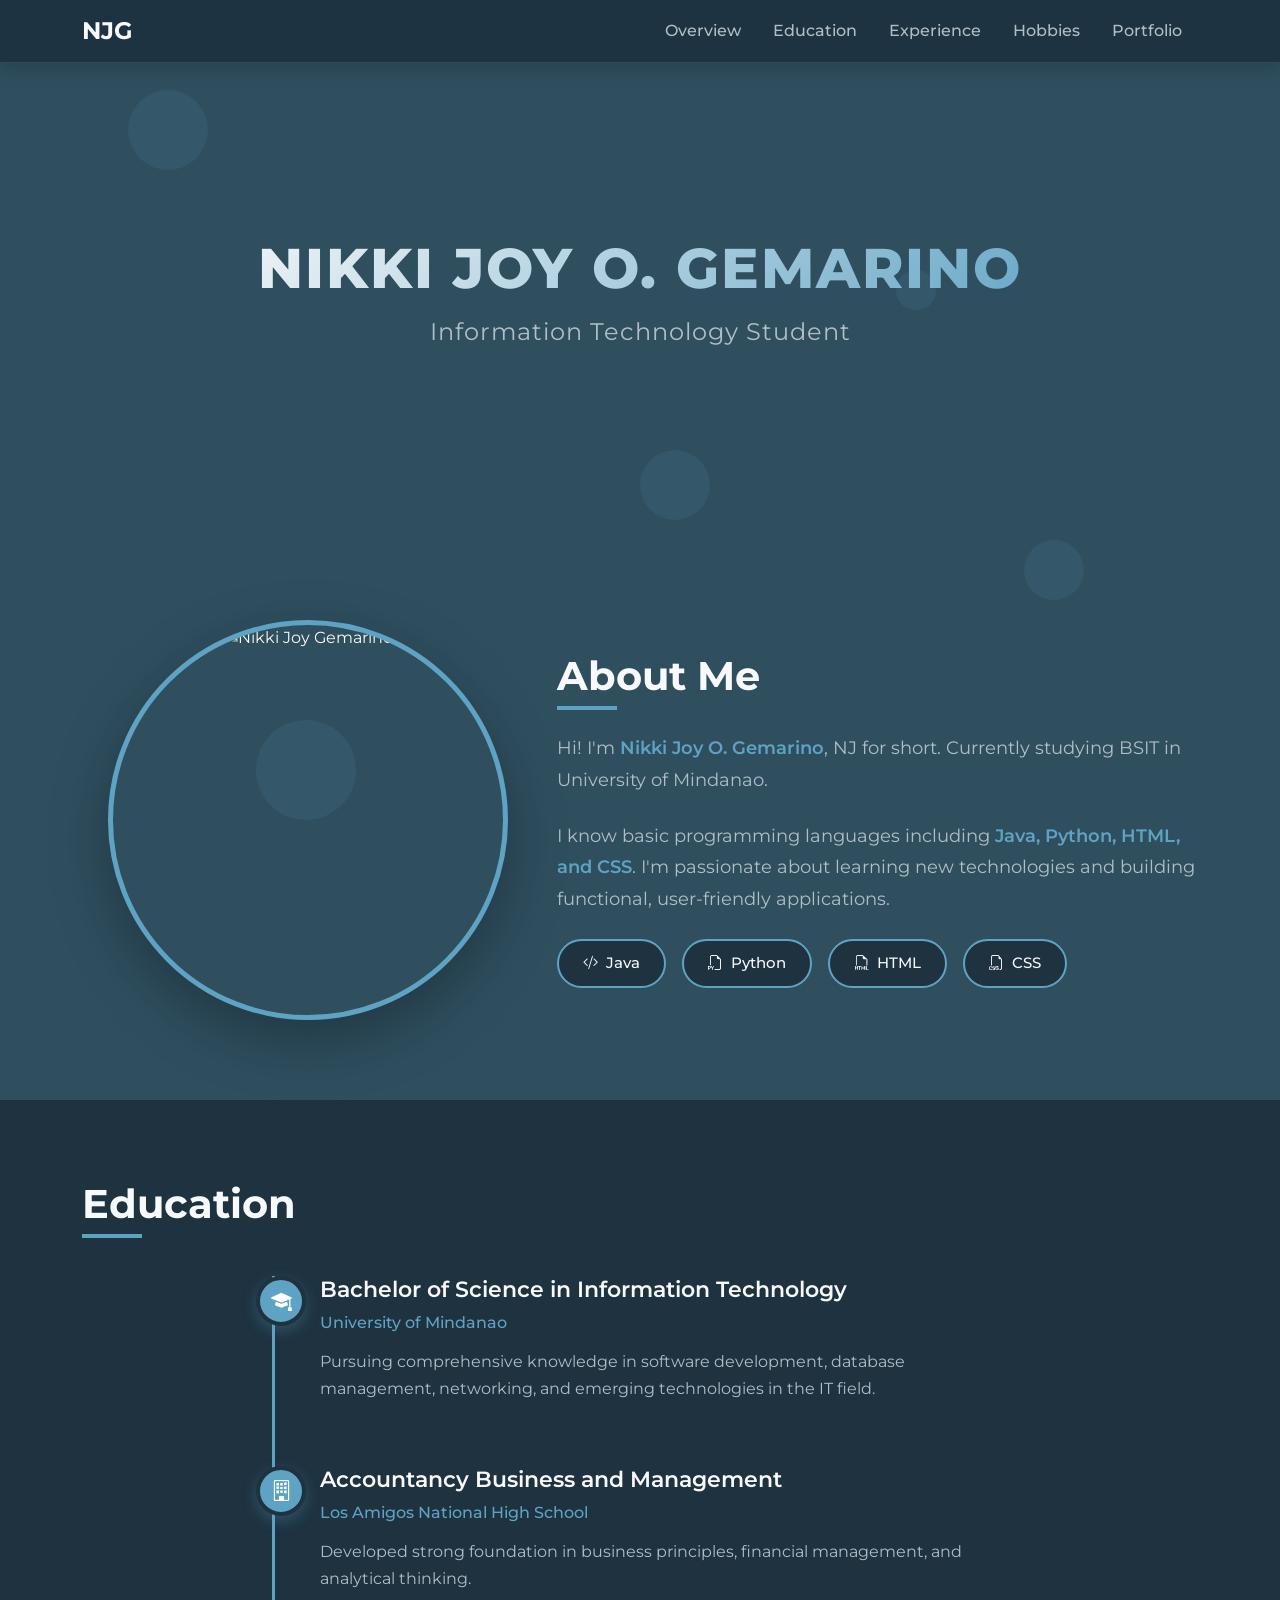
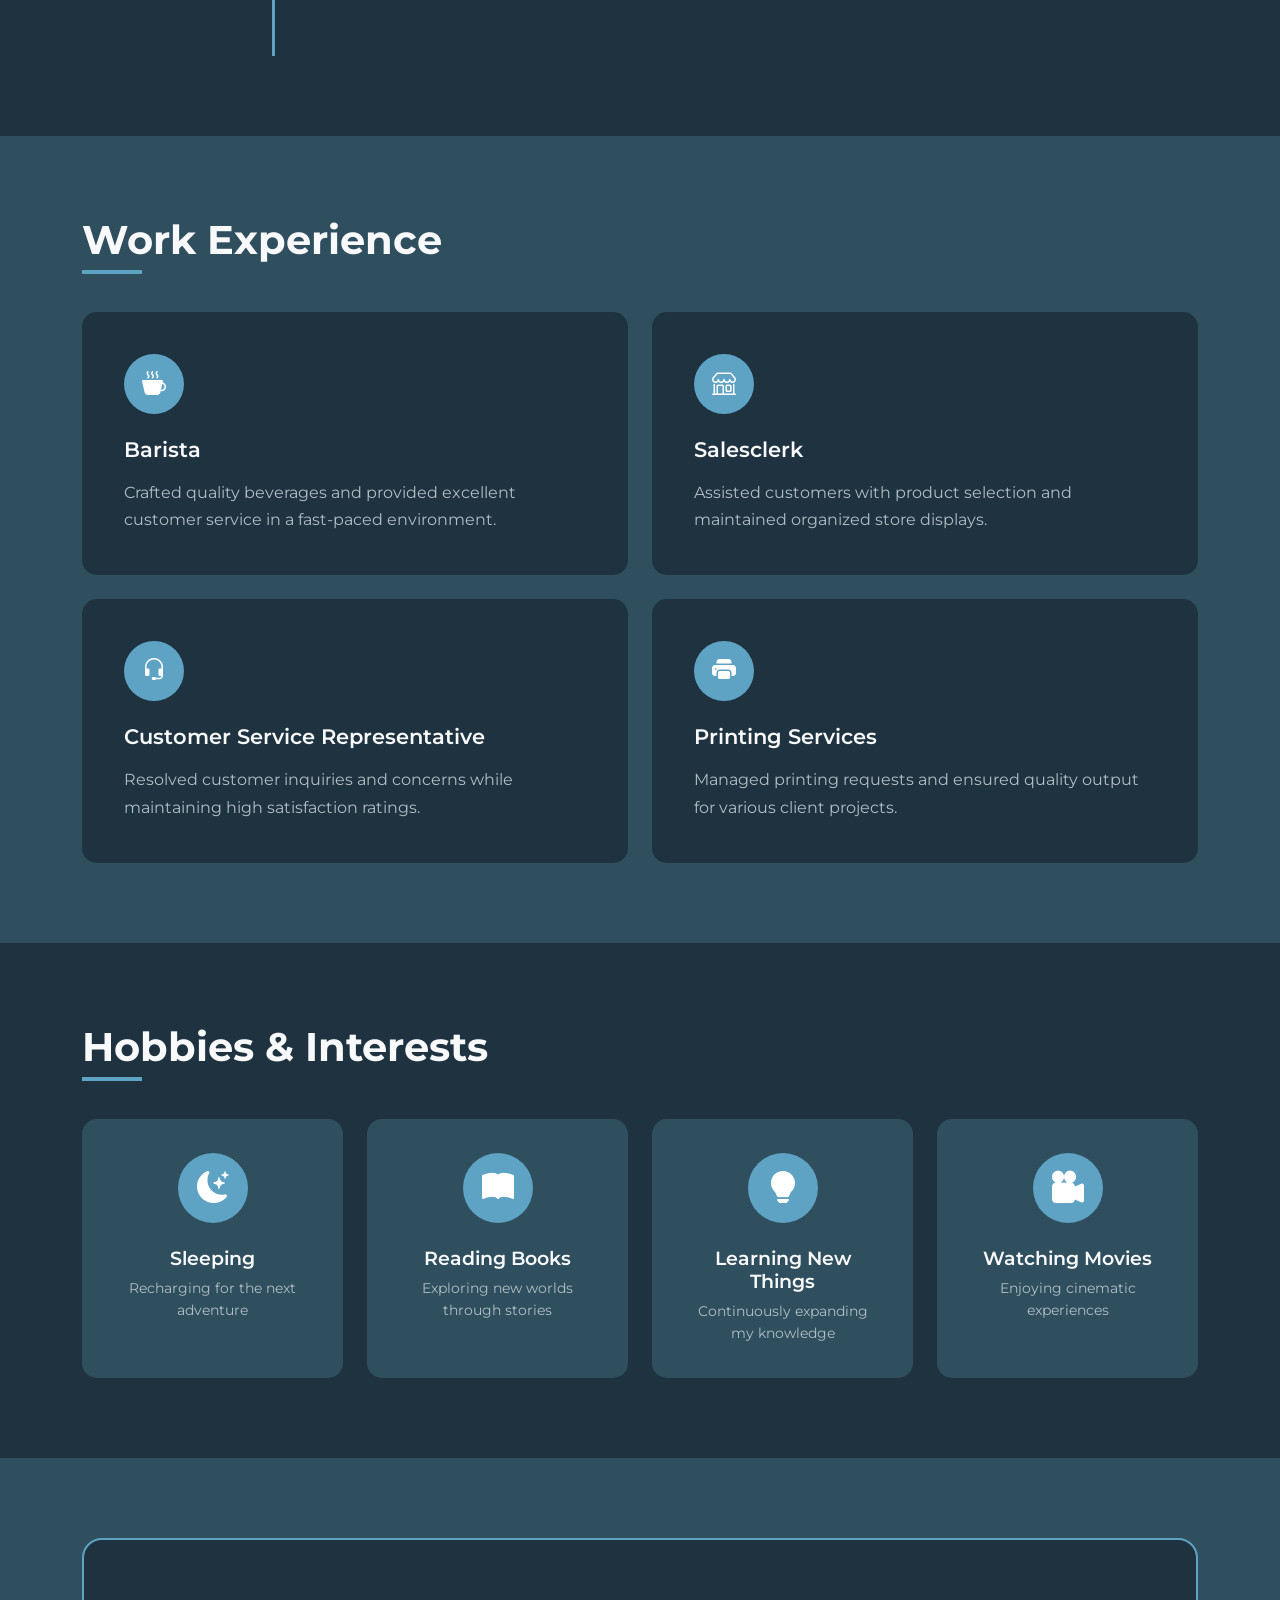
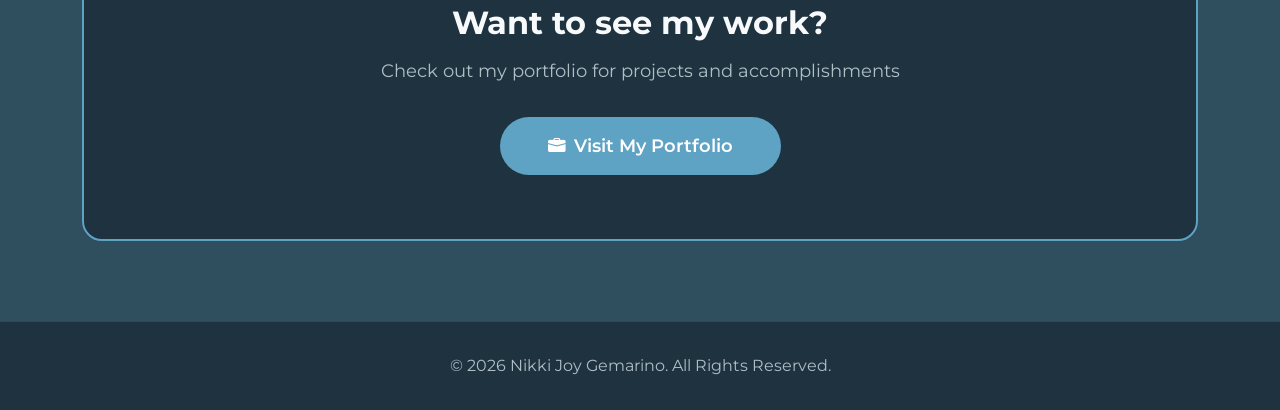
==== Biography.html @ ac5d06a2 "My Portfolio" ====
<!doctype html>
<html lang="en">
<head>
  <meta charset="utf-8">
  <meta name="viewport" content="width=device-width, initial-scale=1">
  <title>Nikki | Biography</title>

  <!-- Bootstrap -->
  <link href="https://cdn.jsdelivr.net/npm/bootstrap@5.3.8/dist/css/bootstrap.min.css" rel="stylesheet">
  <script defer src="https://cdn.jsdelivr.net/npm/bootstrap@5.3.8/dist/js/bootstrap.bundle.min.js"></script>

  <!-- Icons -->
  <link href="https://cdn.jsdelivr.net/npm/bootstrap-icons/font/bootstrap-icons.css" rel="stylesheet">
  
  <!-- Google Fonts -->
  <link rel="preconnect" href="https://fonts.googleapis.com">
  <link rel="preconnect" href="https://fonts.gstatic.com" crossorigin>
  <link href="https://fonts.googleapis.com/css2?family=Montserrat:wght@300;400;500;600;700;800&display=swap" rel="stylesheet">

  <style>
    /* ==========================================
       BIOGRAPHY STYLES - PORTFOLIO THEME
       ========================================== */

    /* CSS Variables */
    :root {
      --slategray: #2f4f5f;
      --slategray-light: #3d6378;
      --slategray-dark: #1e3240;
      --accent: #5fa3c4;
      --text-light: #f8f9fa;
      --text-muted: #b0bec5;
    }

    /* Reset & Base Styles */
    * {
      margin: 0;
      padding: 0;
      box-sizing: border-box;
    }

    body {
      font-family: 'Montserrat', sans-serif;
      background: var(--slategray);
      color: var(--text-light);
      overflow-x: hidden;
    }

    html {
      scroll-behavior: smooth;
    }

    /* ==========================================
       ANIMATED BACKGROUND
       ========================================== */

    .bg-animation {
      position: fixed;
      top: 0;
      left: 0;
      width: 100%;
      height: 100%;
      z-index: 0;
      pointer-events: none;
      overflow: hidden;
    }

    .particle {
      position: absolute;
      background: rgba(95, 163, 196, 0.1);
      border-radius: 50%;
      animation: float 15s infinite ease-in-out;
    }

    .particle:nth-child(1) { 
      width: 80px; 
      height: 80px; 
      top: 10%; 
      left: 10%; 
      animation-delay: 0s; 
    }

    .particle:nth-child(2) { 
      width: 60px; 
      height: 60px; 
      top: 60%; 
      left: 80%; 
      animation-delay: 2s; 
    }

    .particle:nth-child(3) { 
      width: 100px; 
      height: 100px; 
      top: 80%; 
      left: 20%; 
      animation-delay: 4s; 
    }

    .particle:nth-child(4) { 
      width: 40px; 
      height: 40px; 
      top: 30%; 
      left: 70%; 
      animation-delay: 1s; 
    }

    .particle:nth-child(5) { 
      width: 70px; 
      height: 70px; 
      top: 50%; 
      left: 50%; 
      animation-delay: 3s; 
    }

    @keyframes float {
      0%, 100% { 
        transform: translateY(0) rotate(0deg); 
      }
      50% { 
        transform: translateY(-50px) rotate(180deg); 
      }
    }

    /* ==========================================
       NAVBAR
       ========================================== */

    .navbar {
      background: rgba(30, 50, 64, 0.95) !important;
      backdrop-filter: blur(10px);
      border-bottom: 1px solid rgba(255, 255, 255, 0.1);
      transition: all 0.3s ease;
      z-index: 1000;
    }

    .navbar-brand {
      font-weight: 700;
      font-size: 1.5rem;
      color: var(--text-light) !important;
      transition: transform 0.3s ease;
    }

    .navbar-brand:hover {
      transform: scale(1.05);
    }

    .nav-link {
      color: var(--text-muted) !important;
      font-weight: 500;
      margin: 0 0.5rem;
      transition: all 0.3s ease;
      position: relative;
    }

    .nav-link:hover,
    .nav-link.active {
      color: var(--text-light) !important;
    }

    .nav-link::after {
      content: '';
      position: absolute;
      bottom: -5px;
      left: 50%;
      transform: translateX(-50%) scaleX(0);
      width: 30px;
      height: 2px;
      background: var(--accent);
      transition: transform 0.3s ease;
    }

    .nav-link:hover::after {
      transform: translateX(-50%) scaleX(1);
    }

    /* ==========================================
       HEADER SECTION
       ========================================== */

    .hero-section {
      min-height: 60vh;
      display: flex;
      align-items: center;
      justify-content: center;
      position: relative;
      padding-top: 100px;
      padding-bottom: 50px;
    }

    .header-content {
      position: relative;
      z-index: 2;
      animation: fadeInDown 1s ease;
    }

    .bio-name {
      font-size: 3.5rem;
      font-weight: 800;
      margin-bottom: 1rem;
      background: linear-gradient(135deg, var(--text-light) 0%, var(--accent) 100%);
      -webkit-background-clip: text;
      -webkit-text-fill-color: transparent;
      background-clip: text;
      letter-spacing: 2px;
    }

    .bio-title {
      font-size: 1.5rem;
      color: var(--text-muted);
      font-weight: 400;
      letter-spacing: 1px;
    }

    @keyframes fadeInDown {
      from {
        opacity: 0;
        transform: translateY(-30px);
      }
      to {
        opacity: 1;
        transform: translateY(0);
      }
    }

    /* ==========================================
       OVERVIEW SECTION
       ========================================== */

    #overview {
      padding: 5rem 0;
      position: relative;
      z-index: 1;
    }

    .section-title {
      font-size: 2.5rem;
      font-weight: 700;
      margin-bottom: 2rem;
      position: relative;
      display: inline-block;
    }

    .section-title::after {
      content: '';
      position: absolute;
      bottom: -10px;
      left: 0;
      width: 60px;
      height: 4px;
      background: var(--accent);
      animation: slideIn 1s ease;
    }

    @keyframes slideIn {
      from { width: 0; }
      to { width: 60px; }
    }

    .profile-wrapper {
      position: relative;
      animation: fadeInLeft 1s ease;
      display: flex;
      justify-content: center;
      align-items: center;
    }

    .profile-circle {
      width: 400px;
      height: 400px;
      border-radius: 50%;
      overflow: hidden;
      position: relative;
      border: 5px solid var(--accent);
      box-shadow: 0 20px 60px rgba(0, 0, 0, 0.3);
      animation: pulse 3s infinite ease-in-out;
    }

    .profile-circle img {
      width: 100%;
      height: 100%;
      object-fit: cover;
      transition: transform 0.5s ease;
    }

    .profile-circle:hover img {
      transform: scale(1.1);
    }

    @keyframes pulse {
      0%, 100% { 
        box-shadow: 0 20px 60px rgba(95, 163, 196, 0.3); 
      }
      50% { 
        box-shadow: 0 20px 80px rgba(95, 163, 196, 0.5); 
      }
    }

    @keyframes fadeInLeft {
      from {
        opacity: 0;
        transform: translateX(-30px);
      }
      to {
        opacity: 1;
        transform: translateX(0);
      }
    }

    .intro-text {
      font-size: 1.1rem;
      line-height: 1.8;
      color: var(--text-muted);
      margin-bottom: 1.5rem;
      animation: fadeIn 1.5s ease;
    }

    .highlight {
      color: var(--accent);
      font-weight: 600;
    }

    .skills-badges {
      display: flex;
      flex-wrap: wrap;
      gap: 1rem;
    }

    .skill-badge {
      background: var(--slategray-dark);
      color: var(--text-light);
      padding: 0.7rem 1.5rem;
      border-radius: 25px;
      font-size: 0.95rem;
      font-weight: 500;
      border: 2px solid var(--accent);
      transition: all 0.3s ease;
      display: inline-flex;
      align-items: center;
      gap: 0.5rem;
    }

    .skill-badge:hover {
      background: var(--accent);
      transform: translateY(-3px);
      box-shadow: 0 10px 25px rgba(95, 163, 196, 0.3);
    }

    @keyframes fadeIn {
      from { opacity: 0; }
      to { opacity: 1; }
    }

    /* ==========================================
       EDUCATION SECTION
       ========================================== */

    #education {
      background: var(--slategray-dark);
      padding: 5rem 0;
      position: relative;
      z-index: 1;
    }

    .education-timeline {
      position: relative;
      padding-left: 3rem;
    }

    .education-timeline::before {
      content: '';
      position: absolute;
      left: 0;
      top: 0;
      width: 3px;
      height: 100%;
      background: var(--accent);
      animation: growLine 2s ease;
    }

    @keyframes growLine {
      from { height: 0; }
      to { height: 100%; }
    }

    .timeline-item {
      position: relative;
      padding-bottom: 3rem;
      opacity: 0;
      animation: fadeInUp 0.8s ease forwards;
    }

    .timeline-item:nth-child(1) { animation-delay: 0.2s; }
    .timeline-item:nth-child(2) { animation-delay: 0.4s; }

    .timeline-icon {
      position: absolute;
      left: -4rem;
      top: 0;
      width: 50px;
      height: 50px;
      background: var(--accent);
      border-radius: 50%;
      display: flex;
      align-items: center;
      justify-content: center;
      border: 4px solid var(--slategray-dark);
      box-shadow: 0 5px 15px rgba(95, 163, 196, 0.3);
    }

    .timeline-icon i {
      font-size: 1.3rem;
      color: white;
    }

    .timeline-content h4 {
      font-size: 1.4rem;
      font-weight: 600;
      color: var(--text-light);
      margin-bottom: 0.5rem;
    }

    .timeline-subtitle {
      color: var(--accent);
      font-weight: 500;
      margin-bottom: 0.8rem;
    }

    .timeline-description {
      color: var(--text-muted);
      line-height: 1.7;
    }

    /* ==========================================
       WORK EXPERIENCE SECTION
       ========================================== */

    #experience {
      padding: 5rem 0;
      position: relative;
      z-index: 1;
    }

    .experience-card {
      background: var(--slategray-dark);
      padding: 2.5rem;
      border-radius: 15px;
      transition: all 0.4s ease;
      border: 2px solid transparent;
      height: 100%;
      opacity: 0;
      transform: translateY(30px);
      animation: fadeInUp 0.8s ease forwards;
    }

    .row .col-md-6:nth-child(1) .experience-card { animation-delay: 0.1s; }
    .row .col-md-6:nth-child(2) .experience-card { animation-delay: 0.2s; }
    .row .col-md-6:nth-child(3) .experience-card { animation-delay: 0.3s; }
    .row .col-md-6:nth-child(4) .experience-card { animation-delay: 0.4s; }

    .experience-card:hover {
      transform: translateY(-10px);
      border-color: var(--accent);
      box-shadow: 0 20px 40px rgba(0, 0, 0, 0.3);
    }

    .experience-icon {
      width: 60px;
      height: 60px;
      background: var(--accent);
      border-radius: 50%;
      display: flex;
      align-items: center;
      justify-content: center;
      margin-bottom: 1.5rem;
      transition: transform 0.3s ease;
    }

    .experience-card:hover .experience-icon {
      transform: rotate(360deg);
    }

    .experience-icon i {
      font-size: 1.5rem;
      color: white;
    }

    .experience-card h4 {
      font-size: 1.3rem;
      font-weight: 600;
      color: var(--text-light);
      margin-bottom: 1rem;
    }

    .experience-card p {
      color: var(--text-muted);
      line-height: 1.7;
      margin-bottom: 0;
    }

    /* ==========================================
       HOBBIES SECTION
       ========================================== */

    #hobbies {
      background: var(--slategray-dark);
      padding: 5rem 0;
      position: relative;
      z-index: 1;
    }

    .hobby-card {
      background: var(--slategray);
      padding: 2rem;
      border-radius: 15px;
      text-align: center;
      transition: all 0.4s ease;
      border: 2px solid transparent;
      height: 100%;
      opacity: 0;
      transform: scale(0.9);
      animation: zoomIn 0.6s ease forwards;
    }

    .row .col-md-3:nth-child(1) .hobby-card { animation-delay: 0.1s; }
    .row .col-md-3:nth-child(2) .hobby-card { animation-delay: 0.2s; }
    .row .col-md-3:nth-child(3) .hobby-card { animation-delay: 0.3s; }
    .row .col-md-3:nth-child(4) .hobby-card { animation-delay: 0.4s; }

    .hobby-card:hover {
      transform: translateY(-10px) scale(1.05);
      border-color: var(--accent);
      box-shadow: 0 15px 35px rgba(0, 0, 0, 0.3);
      background: var(--slategray-light);
    }

    .hobby-icon {
      width: 70px;
      height: 70px;
      background: var(--accent);
      border-radius: 50%;
      display: flex;
      align-items: center;
      justify-content: center;
      margin: 0 auto 1.5rem;
      transition: all 0.3s ease;
    }

    .hobby-card:hover .hobby-icon {
      transform: rotateY(360deg);
    }

    .hobby-icon i {
      font-size: 2rem;
      color: white;
    }

    .hobby-card h5 {
      font-size: 1.2rem;
      font-weight: 600;
      color: var(--text-light);
      margin-bottom: 0.5rem;
    }

    .hobby-card p {
      color: var(--text-muted);
      font-size: 0.9rem;
      margin-bottom: 0;
    }

    @keyframes zoomIn {
      from {
        opacity: 0;
        transform: scale(0.9);
      }
      to {
        opacity: 1;
        transform: scale(1);
      }
    }

    /* ==========================================
       PORTFOLIO LINK SECTION
       ========================================== */

    #portfolio-link {
      padding: 5rem 0;
      position: relative;
      z-index: 1;
    }

    .portfolio-cta {
      background: var(--slategray-dark);
      padding: 4rem 2rem;
      border-radius: 20px;
      border: 2px solid var(--accent);
      animation: fadeInUp 1s ease;
    }

    .portfolio-cta h3 {
      font-size: 2rem;
      font-weight: 700;
      color: var(--text-light);
      margin-bottom: 1rem;
    }

    .portfolio-cta p {
      font-size: 1.1rem;
      color: var(--text-muted);
      margin-bottom: 2rem;
    }

    .btn-custom {
      background: var(--accent);
      color: white;
      padding: 1rem 3rem;
      border: none;
      font-weight: 600;
      transition: all 0.3s ease;
      border-radius: 50px;
      text-decoration: none;
      display: inline-block;
      font-size: 1.1rem;
    }

    .btn-custom:hover {
      background: var(--slategray-light);
      transform: translateY(-3px);
      box-shadow: 0 10px 25px rgba(95, 163, 196, 0.3);
      color: white;
    }

    /* ==========================================
       FOOTER
       ========================================== */

    footer {
      background: var(--slategray-dark);
      border-top: 1px solid rgba(255, 255, 255, 0.1);
      padding: 2rem 0;
      text-align: center;
      color: var(--text-muted);
    }

    /* ==========================================
       ANIMATIONS
       ========================================== */

    @keyframes fadeInUp {
      from {
        opacity: 0;
        transform: translateY(30px);
      }
      to {
        opacity: 1;
        transform: translateY(0);
      }
    }

    @keyframes fadeInRight {
      from {
        opacity: 0;
        transform: translateX(30px);
      }
      to {
        opacity: 1;
        transform: translateX(0);
      }
    }

    /* ==========================================
       RESPONSIVE DESIGN
       ========================================== */

    @media (max-width: 991px) {
      .bio-name {
        font-size: 2.5rem;
      }
      
      .profile-circle {
        width: 300px;
        height: 300px;
        margin-bottom: 2rem;
      }
      
      .timeline-icon {
        left: -3.5rem;
      }
    }

    @media (max-width: 768px) {
      .bio-name {
        font-size: 2rem;
      }
      
      .bio-title {
        font-size: 1.2rem;
      }
      
      .profile-circle {
        width: 250px;
        height: 250px;
      }
      
      .education-timeline {
        padding-left: 2.5rem;
      }
      
      .timeline-icon {
        left: -3rem;
        width: 40px;
        height: 40px;
      }
      
      .timeline-icon i {
        font-size: 1rem;
      }
      
      .skills-badges {
        justify-content: center;
      }
    }

    @media (max-width: 576px) {
      .hero-section {
        min-height: 50vh;
        padding-top: 80px;
      }
      
      .bio-name {
        font-size: 1.8rem;
        letter-spacing: 1px;
      }
      
      .profile-circle {
        width: 200px;
        height: 200px;
      }
      
      .section-title {
        font-size: 2rem;
      }
      
      .portfolio-cta {
        padding: 3rem 1.5rem;
      }
      
      .portfolio-cta h3 {
        font-size: 1.5rem;
      }
    }
  </style>

</head>
<body>

<!-- Background Animation -->
<div class="bg-animation">
  <div class="particle"></div>
  <div class="particle"></div>
  <div class="particle"></div>
  <div class="particle"></div>
  <div class="particle"></div>
</div>

<!-- NAVBAR -->
<nav class="navbar navbar-expand-lg navbar-dark fixed-top shadow">
  <div class="container">
    <a class="navbar-brand fw-bold" href="#">NJG</a>

    <button class="navbar-toggler" type="button" data-bs-toggle="collapse" data-bs-target="#navMenuContent">
      <span class="navbar-toggler-icon"></span>
    </button>

    <div class="collapse navbar-collapse" id="navMenuContent">
      <ul class="navbar-nav ms-auto">
        <li class="nav-item"><a class="nav-link" href="#overview">Overview</a></li>
        <li class="nav-item"><a class="nav-link" href="#education">Education</a></li>
        <li class="nav-item"><a class="nav-link" href="#experience">Experience</a></li>
        <li class="nav-item"><a class="nav-link" href="#hobbies">Hobbies</a></li>
        <li class="nav-item"><a class="nav-link" href="Portfolio.html">Portfolio</a></li>
      </ul>
    </div>
  </div>
</nav>

<!-- HEADER SECTION -->
<section id="header" class="hero-section">
  <div class="container">
    <div class="row align-items-center justify-content-center text-center">
      <div class="col-lg-10">
        <div class="header-content">
          <h1 class="bio-name">NIKKI JOY O. GEMARINO</h1>
          <h3 class="bio-title">Information Technology Student</h3>
        </div>
      </div>
    </div>
  </div>
</section>

<!-- OVERVIEW SECTION -->
<section id="overview">
  <div class="container">
    <div class="row align-items-center">
      <div class="col-lg-5 mb-5 mb-lg-0 text-center">
        <div class="profile-wrapper">
          <div class="profile-circle">
            <img src="https://learn-ap-southeast-1-prod-fleet02-xythos.content.blackboardcdn.com/6233468e83ad4/39639010?X-Blackboard-S3-Bucket=learn-ap-southeast-1-prod-fleet02-xythos&X-Blackboard-Expiration=1769623200000&X-Blackboard-Signature=%2B4l4igHMMms1GkfUq8K%2BusmxN7fgnIKxs97R7xv%2BhDA%3D&X-Blackboard-Client-Id=525556&X-Blackboard-S3-Region=ap-southeast-1&response-cache-control=private%2C%20max-age%3D21600&response-content-disposition=inline%3B%20filename%2A%3DUTF-8%27%27IMG_4154.jpeg&response-content-type=image%2Fjpeg&X-Amz-Security-Token=IQoJb3JpZ2luX2VjEKP%2F%2F%2F%2F%2F%2F%2F%2F%2F%2FwEaDmFwLXNvdXRoZWFzdC0xIkcwRQIgBCYXW36kNBpGkzFs9xh52zS1irMYRmY0125n3VSyLV4CIQCKD7Gx3OWaC9a594k3XShhMOBL4tq4uD37JYNU0U0GsCrCBQhsEAQaDDYzNTU2NzkyNDE4MyIMNTBemojm2w6F%2B4ygKp8FY%2BtdoU%2BTtRRd%2B9PbSErAC99tX12b26%2B%2FMj8WmpdVsDYxFUSdi%2B%2BjC%2FLHzDwPbQ6FpcLWR7cUszIkXG2ynaXH%2BxMxp%2FG9355EgiRJNpNJs5A56qVloWHvKl1NephiWa8oWiZYoHaqpzytpw2hxjkcxABwYE32DZARJfTS24NNesI%2FxST%2FTVy7ys%2F33rJJGwWpMpCY2LgVS3JoHP2q%2BVQ5d19%2FdOcKn9G64oaBNdM%2FamQq%2F%2FO7NBKAYli339q868nKdgj39cZjWjEYNoujlsXzrfCeJzrr1zKMjmyNbvFWBULYCkxnS5NFUbgxg%2FFdw8LstjFfHwb2YMUFZFhXqw9Ih3gzRR%2F2Fo08aEy8tA7FMEv1dKcz%2FhEzDrqQi23p%2BNuPp4RPwjfsCKDFrh1UsrcEqiJ0W7kEvQ2ivxMjOy1AZpbXIfTFTmHISAqvO0y8QDJXdOAkzf2p8N22Doe7oEgJPcdmV%2F7920yEhfSDRM809CcB4ve%2BtS1tiqoAcV7Uf3KfmOEzh4SGhtEh7g87d6dVr2qaNxjNn9aGwALGClhi4akjHX9Gy2wnKcdRY5OZwoRIdZ4ZFmF3Iq7ShX4nDDliM%2BF6b1WIYsx1i8P6OSByAL0CmUoRxf4PXZv%2BG%2BVKcIpfysP8pj0CgdQDbfgDoPYdyxpG849wMlmJX4%2Bqr8c142S3bcM9MK%2FRUESmuLM26AenBMq8QRGtcuW4sJVCg47tonYQeQKZaHlJ9nu01cIbQWtXHmEVjKMl6WGecCQ%2Fbb9FRGaXS6IcxjJykGQs3SA0OQQdEJz98GeAy9NQRRG2dyZVH1dJ5kd0zjNBrrSTbpWw5COISwSHRqhZYbVMllWTQB2gmMbU%2BO%2BWf7MQnDkZdbEuyj4lTApz5XZr0h%2Biv6ww7eHnywY6sQEvJIK%2BsU%2F8UxCZ%2F3j7vNUKdbHWPJ4igRwgZqaiiy14KRiSCkCPN%2B0VgNwiry%2BC03ZwpLYb%2BbUoUhxKvsMFVXSV0Qfhm0Ks1YTu7lI0AdTtJuV5tdjt07BsGydUgLpVpJtfvErl7BfYnG4N8%2BfifbQteLWXH5h6iCkTwEiMOOLlhLVoMl8gCOrOlis117cFZD7OT75DMe7MMzEbz%2FsQe0JJXBxjJ%2FGr9SEcx2I9mORflbo%3D&X-Amz-Algorithm=AWS4-HMAC-SHA256&X-Amz-Date=20260128T120000Z&X-Amz-SignedHeaders=host&X-Amz-Expires=21600&X-Amz-Credential=ASIAZH6WM4PL32W5HGU5%2F20260128%2Fap-southeast-1%2Fs3%2Faws4_request&X-Amz-Signature=5d0a7135dc58b1d2e4187230375ead0e132be303cd3e54fbffc3867d4baa67be" alt="Nikki Joy Gemarino">
          </div>
        </div>
      </div>
      
      <div class="col-lg-7">
        <h2 class="section-title">About Me</h2>
        <p class="intro-text">
          Hi! I'm <span class="highlight">Nikki Joy O. Gemarino</span>, NJ for short.
          Currently studying BSIT in University of Mindanao.
        </p>
        <p class="intro-text">
          I know basic programming languages including <span class="highlight">Java, Python, HTML, and CSS</span>. 
          I'm passionate about learning new technologies and building functional, user-friendly applications.
        </p>
        
        <div class="skills-badges mt-4">
          <span class="skill-badge"><i class="bi bi-code-slash"></i> Java</span>
          <span class="skill-badge"><i class="bi bi-filetype-py"></i> Python</span>
          <span class="skill-badge"><i class="bi bi-filetype-html"></i> HTML</span>
          <span class="skill-badge"><i class="bi bi-filetype-css"></i> CSS</span>
        </div>
      </div>
    </div>
  </div>
</section>

<!-- EDUCATION SECTION -->
<section id="education">
  <div class="container">
    <h2 class="section-title text-center mb-5">Education</h2>
    
    <div class="row justify-content-center">
      <div class="col-lg-8">
        <div class="education-timeline">
          <div class="timeline-item">
            <div class="timeline-icon">
              <i class="bi bi-mortarboard-fill"></i>
            </div>
            <div class="timeline-content">
              <h4>Bachelor of Science in Information Technology</h4>
              <p class="timeline-subtitle">University of Mindanao</p>
              <p class="timeline-description">
                Pursuing comprehensive knowledge in software development, database management, 
                networking, and emerging technologies in the IT field.
              </p>
            </div>
          </div>
          
          <div class="timeline-item">
            <div class="timeline-icon">
              <i class="bi bi-building"></i>
            </div>
            <div class="timeline-content">
              <h4>Accountancy Business and Management</h4>
              <p class="timeline-subtitle">Los Amigos National High School</p>
              <p class="timeline-description">
                Developed strong foundation in business principles, financial management, 
                and analytical thinking.
              </p>
            </div>
          </div>
        </div>
      </div>
    </div>
  </div>
</section>

<!-- WORK EXPERIENCE SECTION -->
<section id="experience">
  <div class="container">
    <h2 class="section-title text-center mb-5">Work Experience</h2>
    
    <div class="row g-4">
      <div class="col-md-6">
        <div class="experience-card">
          <div class="experience-icon">
            <i class="bi bi-cup-hot-fill"></i>
          </div>
          <h4>Barista</h4>
          <p>Crafted quality beverages and provided excellent customer service in a fast-paced environment.</p>
        </div>
      </div>
      
      <div class="col-md-6">
        <div class="experience-card">
          <div class="experience-icon">
            <i class="bi bi-shop"></i>
          </div>
          <h4>Salesclerk</h4>
          <p>Assisted customers with product selection and maintained organized store displays.</p>
        </div>
      </div>
      
      <div class="col-md-6">
        <div class="experience-card">
          <div class="experience-icon">
            <i class="bi bi-headset"></i>
          </div>
          <h4>Customer Service Representative</h4>
          <p>Resolved customer inquiries and concerns while maintaining high satisfaction ratings.</p>
        </div>
      </div>
      
      <div class="col-md-6">
        <div class="experience-card">
          <div class="experience-icon">
            <i class="bi bi-printer-fill"></i>
          </div>
          <h4>Printing Services</h4>
          <p>Managed printing requests and ensured quality output for various client projects.</p>
        </div>
      </div>
    </div>
  </div>
</section>

<!-- HOBBIES SECTION -->
<section id="hobbies">
  <div class="container">
    <h2 class="section-title text-center mb-5">Hobbies & Interests</h2>
    
    <div class="row g-4 justify-content-center">
      <div class="col-md-3 col-sm-6">
        <div class="hobby-card">
          <div class="hobby-icon">
            <i class="bi bi-moon-stars-fill"></i>
          </div>
          <h5>Sleeping</h5>
          <p>Recharging for the next adventure</p>
        </div>
      </div>
      
      <div class="col-md-3 col-sm-6">
        <div class="hobby-card">
          <div class="hobby-icon">
            <i class="bi bi-book-fill"></i>
          </div>
          <h5>Reading Books</h5>
          <p>Exploring new worlds through stories</p>
        </div>
      </div>
      
      <div class="col-md-3 col-sm-6">
        <div class="hobby-card">
          <div class="hobby-icon">
            <i class="bi bi-lightbulb-fill"></i>
          </div>
          <h5>Learning New Things</h5>
          <p>Continuously expanding my knowledge</p>
        </div>
      </div>
      
      <div class="col-md-3 col-sm-6">
        <div class="hobby-card">
          <div class="hobby-icon">
            <i class="bi bi-camera-reels-fill"></i>
          </div>
          <h5>Watching Movies</h5>
          <p>Enjoying cinematic experiences</p>
        </div>
      </div>
    </div>
  </div>
</section>

<!-- PORTFOLIO LINK SECTION -->
<section id="portfolio-link">
  <div class="container text-center">
    <div class="portfolio-cta">
      <h3>Want to see my work?</h3>
      <p>Check out my portfolio for projects and accomplishments</p>
      <a href="Portfolio.html" class="btn-custom">
        <i class="bi bi-briefcase-fill me-2"></i>Visit My Portfolio
      </a>
    </div>
  </div>
</section>

<!-- FOOTER -->
<footer>
  <p class="mb-0">© 2026 Nikki Joy Gemarino. All Rights Reserved.</p>
</footer>

<script>
  // Smooth scroll for anchor links
  document.querySelectorAll('a[href^="#"]').forEach(anchor => {
    anchor.addEventListener('click', function (e) {
      e.preventDefault();
      const target = document.querySelector(this.getAttribute('href'));
      if (target) {
        const offsetTop = target.offsetTop - 70;
        window.scrollTo({
          top: offsetTop,
          behavior: 'smooth'
        });
      }
    });
  });

  // Active nav link on scroll
  window.addEventListener('scroll', () => {
    let current = '';
    const sections = document.querySelectorAll('section');
    const navLinks = document.querySelectorAll('.nav-link');

    sections.forEach(section => {
      const sectionTop = section.offsetTop;
      if (scrollY >= (sectionTop - 100)) {
        current = section.getAttribute('id');
      }
    });

    navLinks.forEach(link => {
      link.classList.remove('active');
      if (link.getAttribute('href').includes('#') && link.getAttribute('href').slice(1) === current) {
        link.classList.add('active');
      }
    });
  });
</script>

</body>
</html>
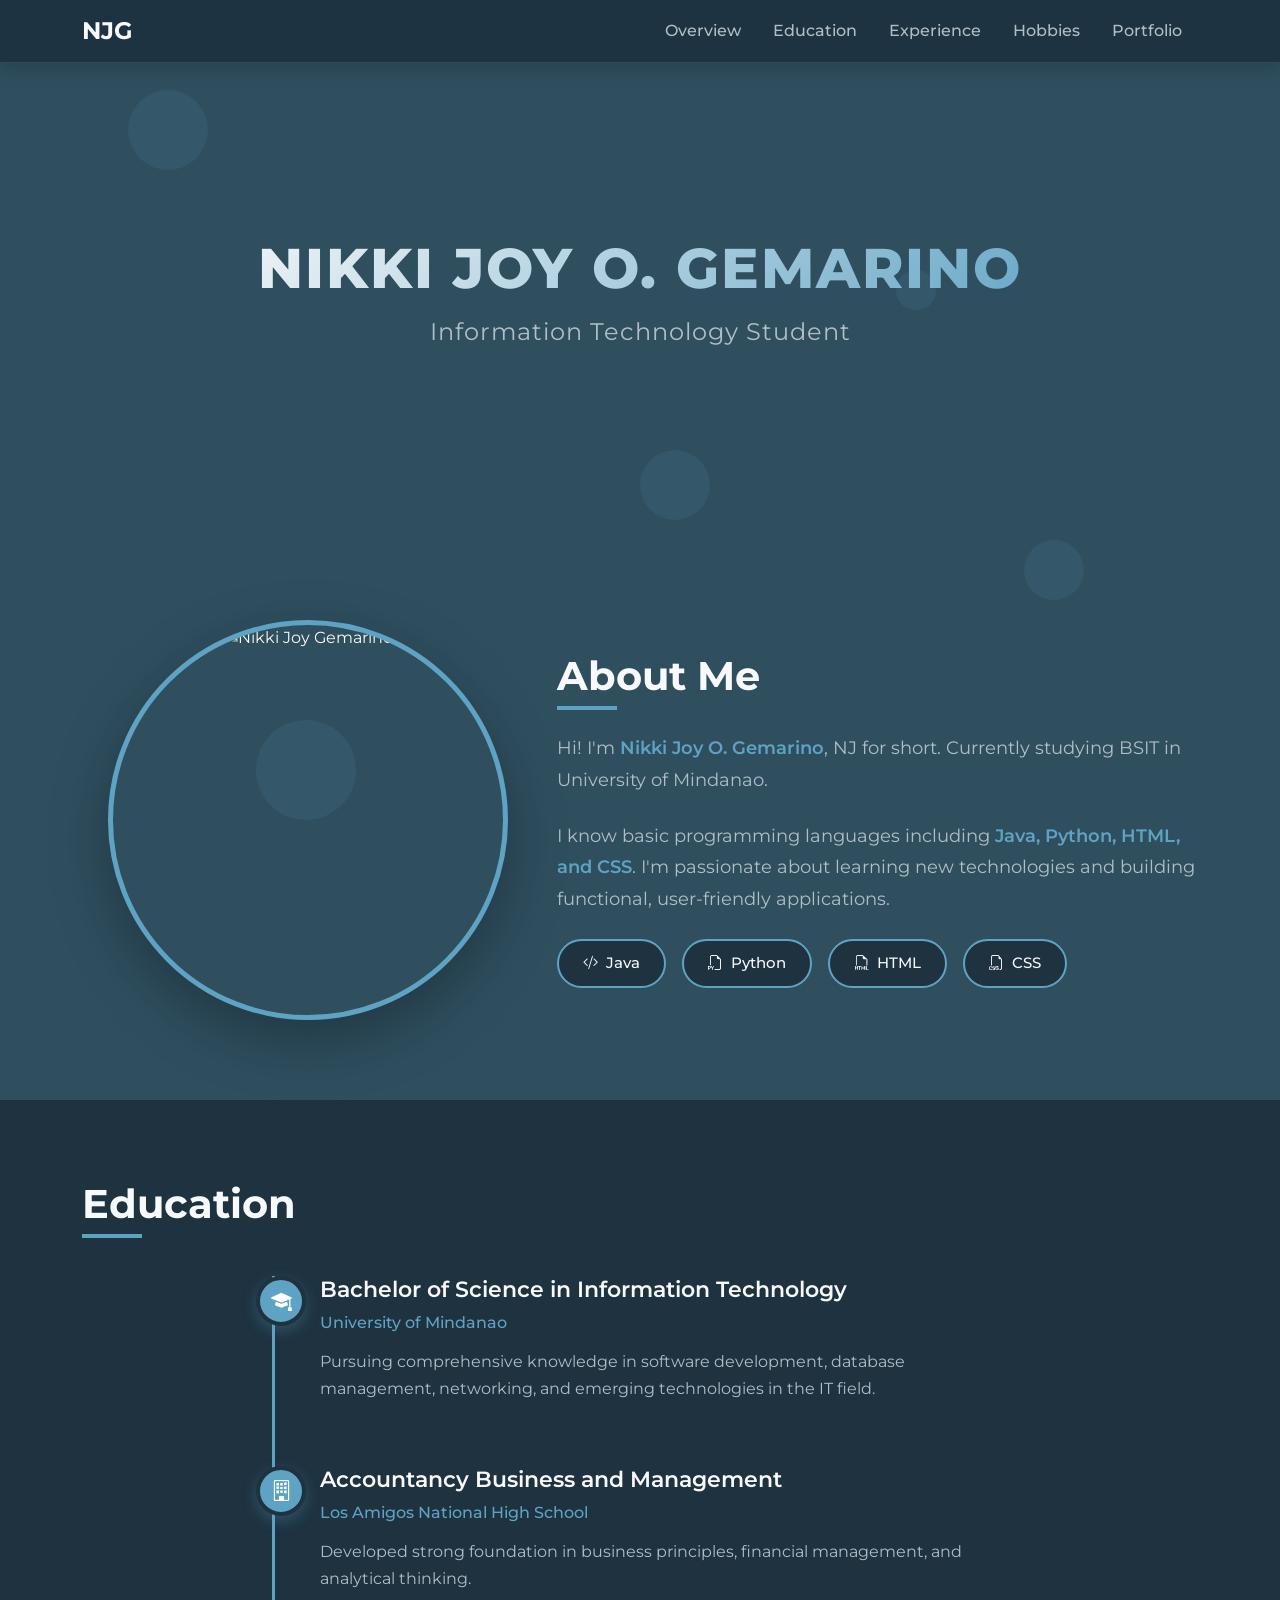
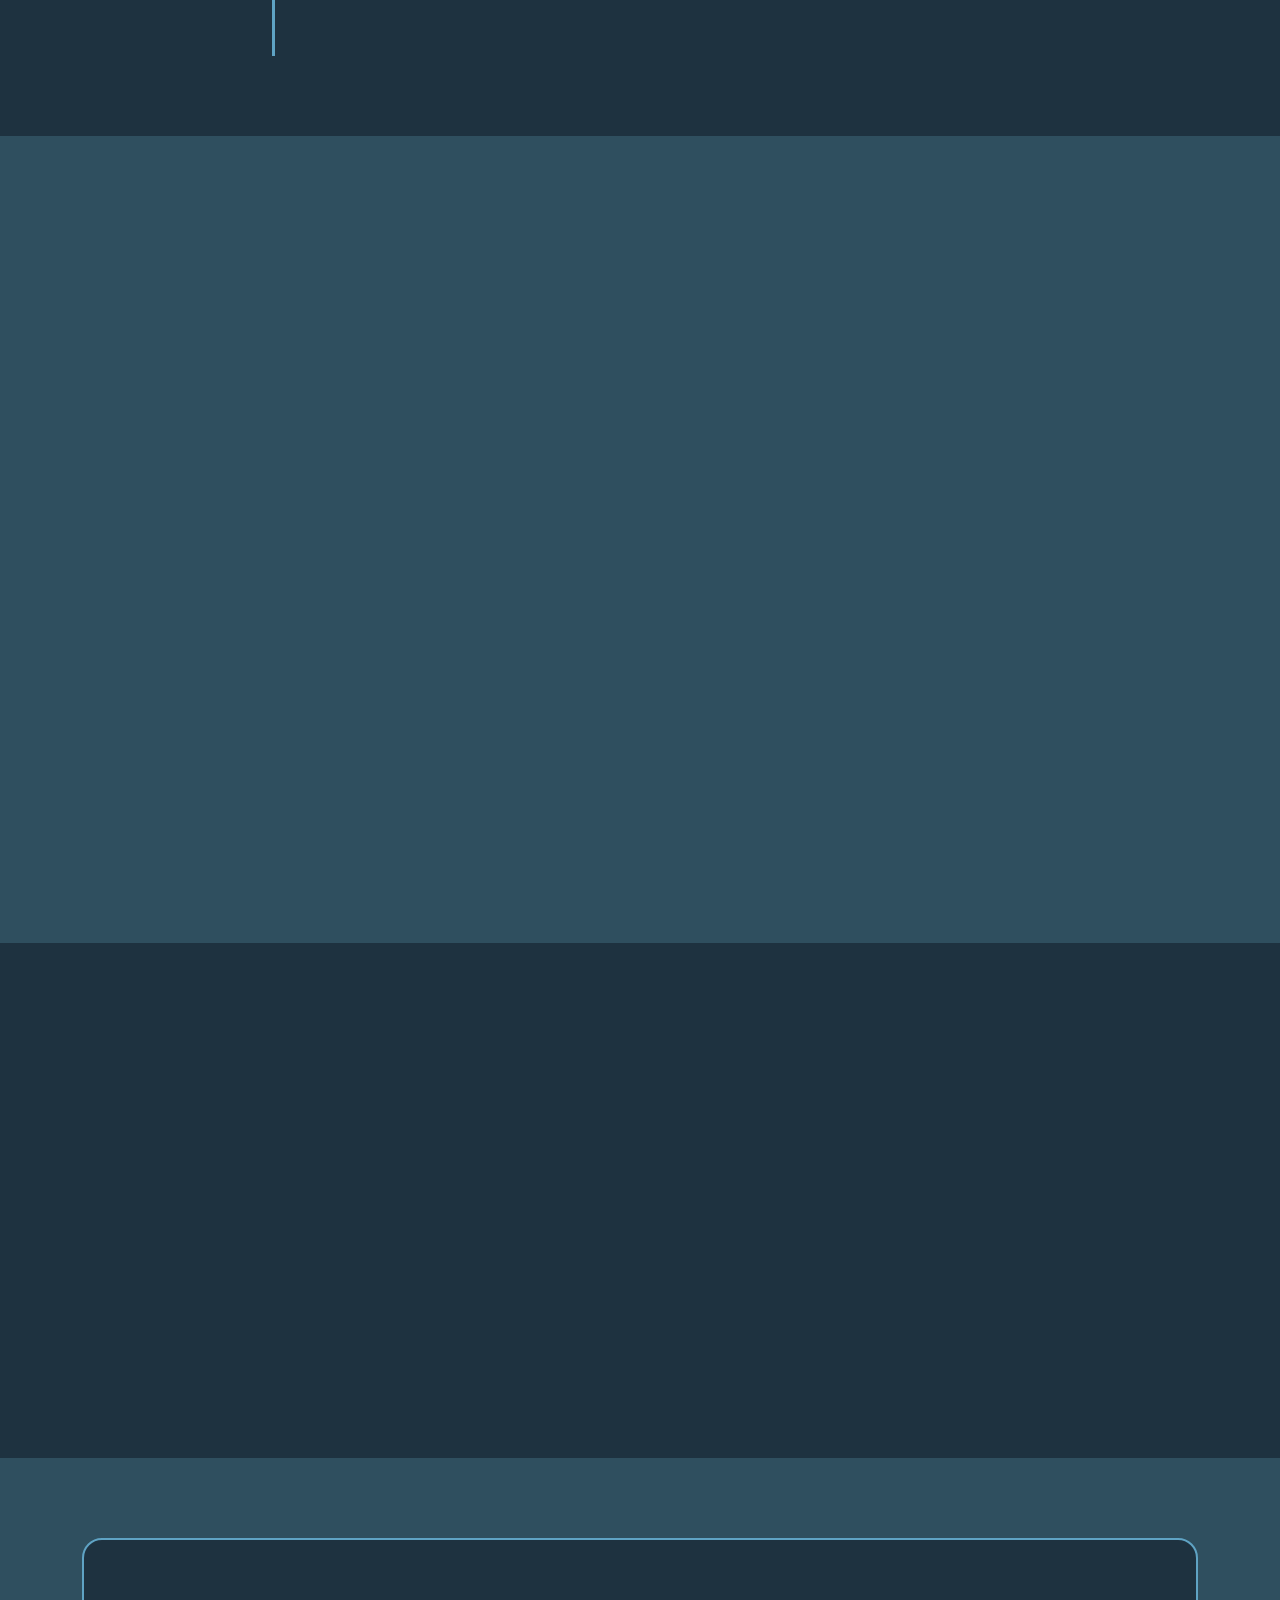
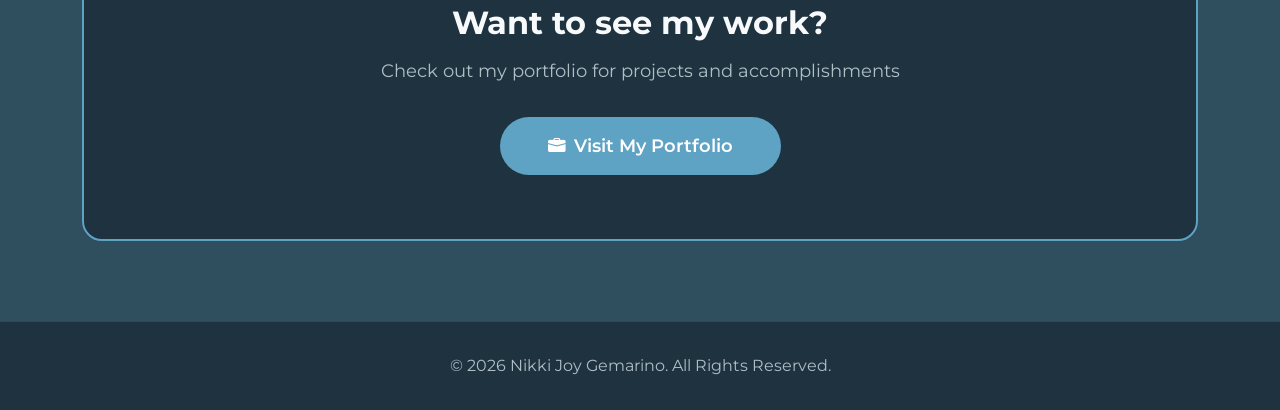
==== commit 1e4c5e17: "corrected links" ====
--- a/Biography.html
+++ b/Biography.html
@@ -777,7 +777,7 @@
         <li class="nav-item"><a class="nav-link" href="#education">Education</a></li>
         <li class="nav-item"><a class="nav-link" href="#experience">Experience</a></li>
         <li class="nav-item"><a class="nav-link" href="#hobbies">Hobbies</a></li>
-        <li class="nav-item"><a class="nav-link" href="Portfolio.html">Portfolio</a></li>
+        <li class="nav-item"><a class="nav-link" href="index.html">Portfolio</a></li>
       </ul>
     </div>
   </div>
@@ -976,7 +976,7 @@
     <div class="portfolio-cta">
       <h3>Want to see my work?</h3>
       <p>Check out my portfolio for projects and accomplishments</p>
-      <a href="Portfolio.html" class="btn-custom">
+      <a href="index.html" class="btn-custom">
         <i class="bi bi-briefcase-fill me-2"></i>Visit My Portfolio
       </a>
     </div>
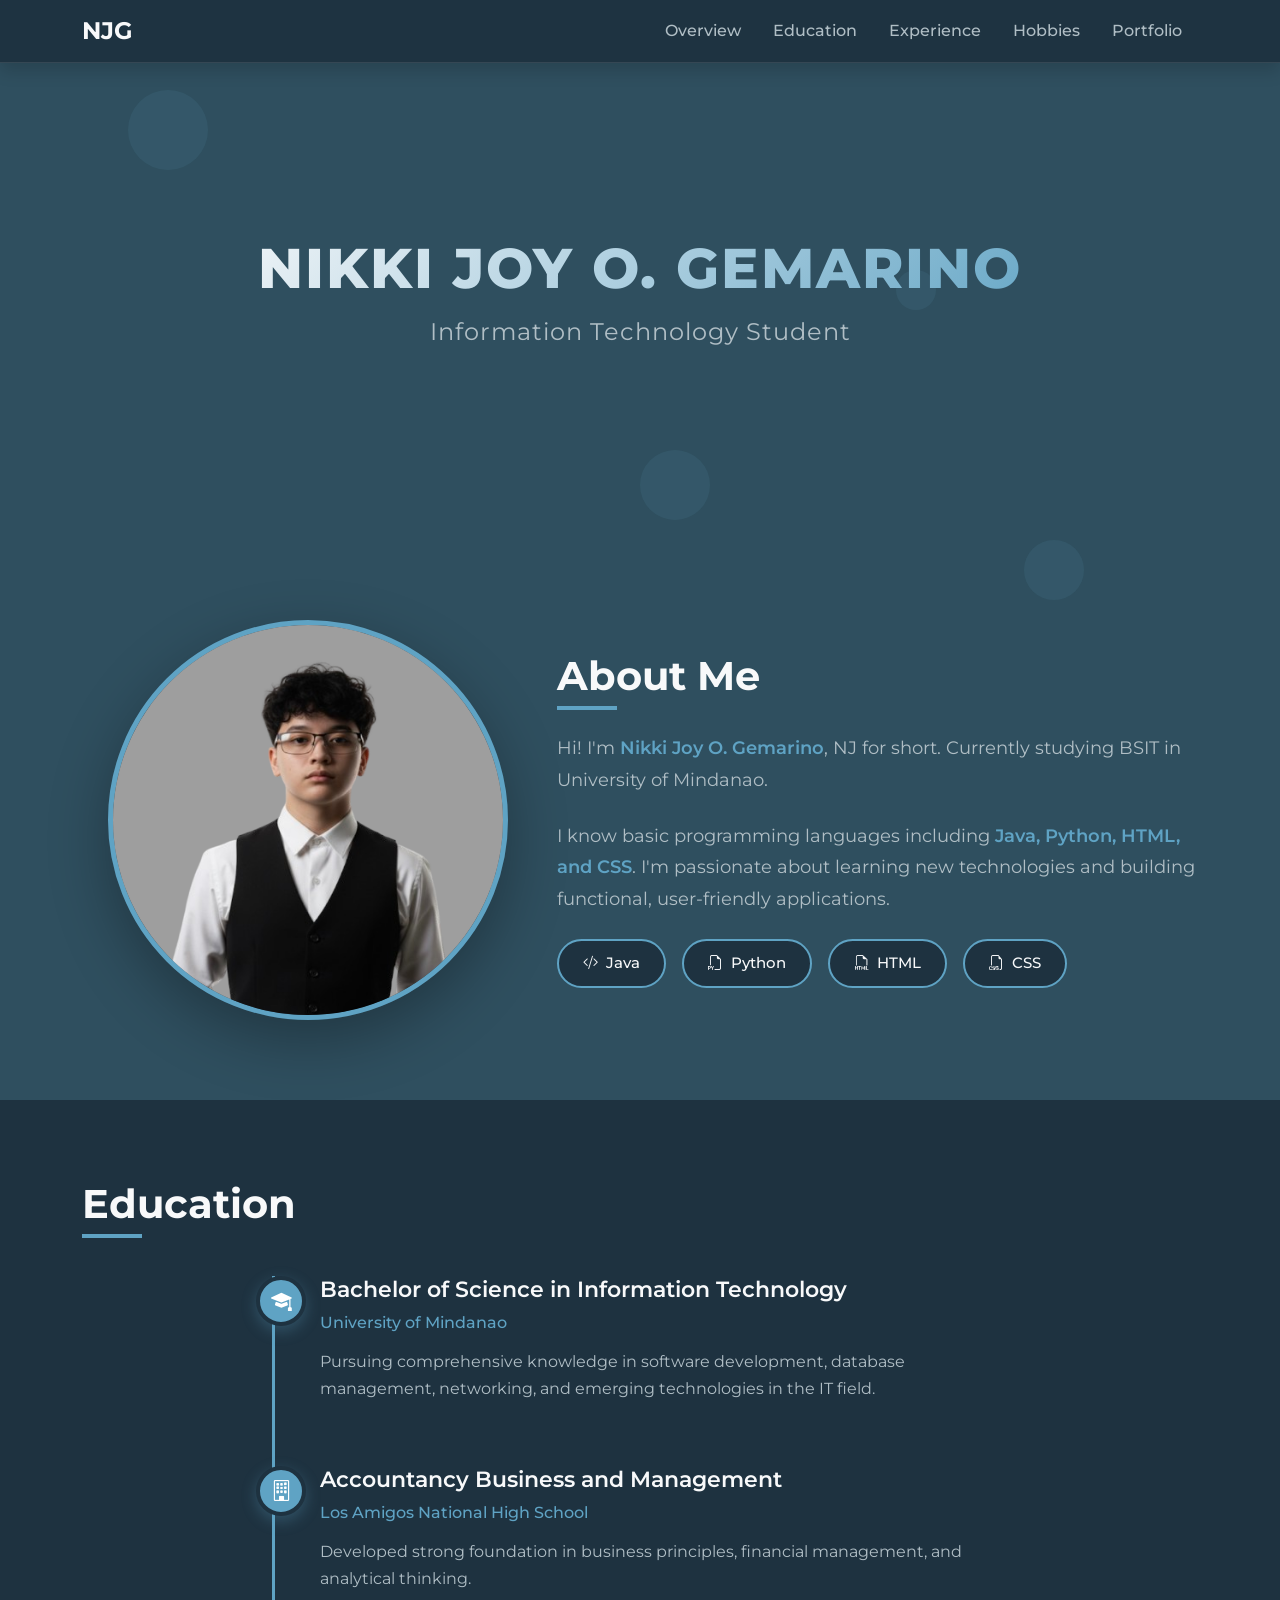
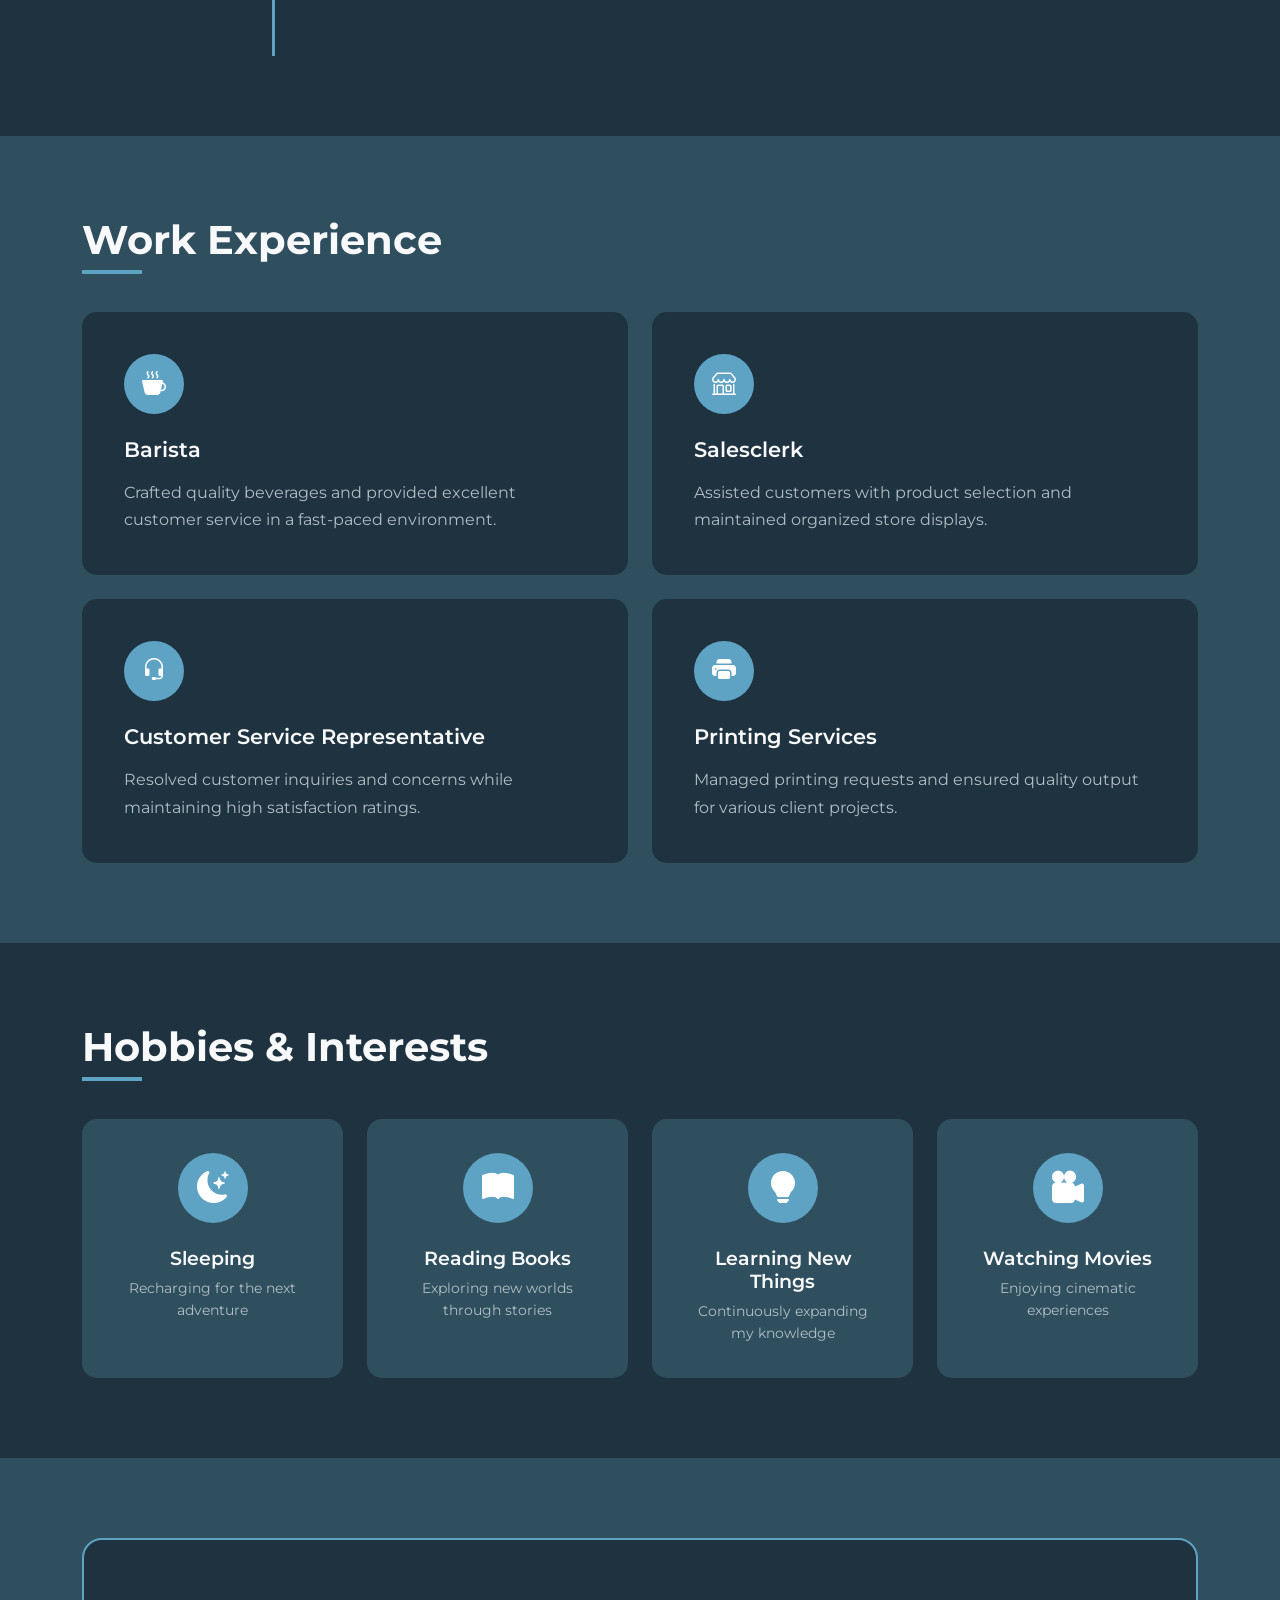
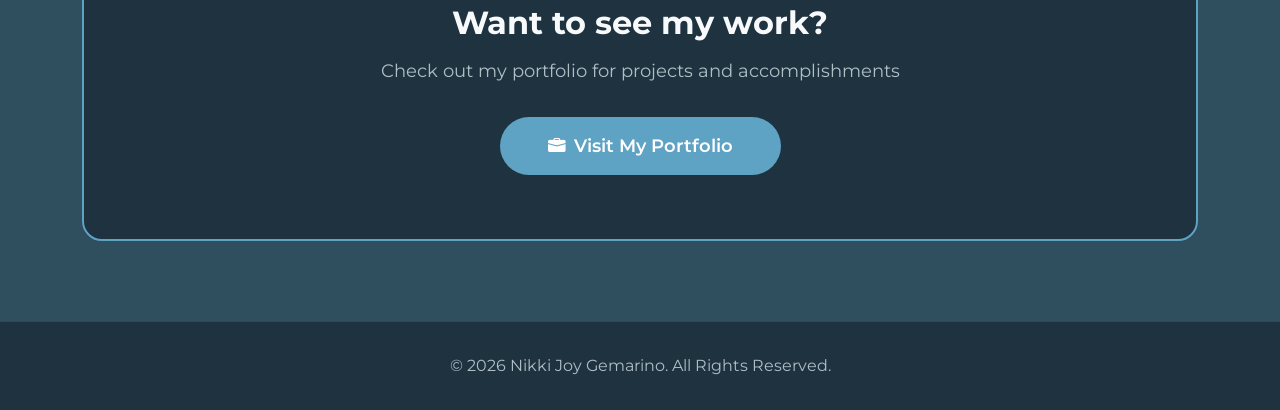
==== commit e8613405: "profile link updated" ====
--- a/Biography.html
+++ b/Biography.html
@@ -804,7 +804,7 @@
       <div class="col-lg-5 mb-5 mb-lg-0 text-center">
         <div class="profile-wrapper">
           <div class="profile-circle">
-            <img src="https://learn-ap-southeast-1-prod-fleet02-xythos.content.blackboardcdn.com/6233468e83ad4/39639010?X-Blackboard-S3-Bucket=learn-ap-southeast-1-prod-fleet02-xythos&X-Blackboard-Expiration=1769623200000&X-Blackboard-Signature=%2B4l4igHMMms1GkfUq8K%2BusmxN7fgnIKxs97R7xv%2BhDA%3D&X-Blackboard-Client-Id=525556&X-Blackboard-S3-Region=ap-southeast-1&response-cache-control=private%2C%20max-age%3D21600&response-content-disposition=inline%3B%20filename%2A%3DUTF-8%27%27IMG_4154.jpeg&response-content-type=image%2Fjpeg&X-Amz-Security-Token=IQoJb3JpZ2luX2VjEKP%2F%2F%2F%2F%2F%2F%2F%2F%2F%2FwEaDmFwLXNvdXRoZWFzdC0xIkcwRQIgBCYXW36kNBpGkzFs9xh52zS1irMYRmY0125n3VSyLV4CIQCKD7Gx3OWaC9a594k3XShhMOBL4tq4uD37JYNU0U0GsCrCBQhsEAQaDDYzNTU2NzkyNDE4MyIMNTBemojm2w6F%2B4ygKp8FY%2BtdoU%2BTtRRd%2B9PbSErAC99tX12b26%2B%2FMj8WmpdVsDYxFUSdi%2B%2BjC%2FLHzDwPbQ6FpcLWR7cUszIkXG2ynaXH%2BxMxp%2FG9355EgiRJNpNJs5A56qVloWHvKl1NephiWa8oWiZYoHaqpzytpw2hxjkcxABwYE32DZARJfTS24NNesI%2FxST%2FTVy7ys%2F33rJJGwWpMpCY2LgVS3JoHP2q%2BVQ5d19%2FdOcKn9G64oaBNdM%2FamQq%2F%2FO7NBKAYli339q868nKdgj39cZjWjEYNoujlsXzrfCeJzrr1zKMjmyNbvFWBULYCkxnS5NFUbgxg%2FFdw8LstjFfHwb2YMUFZFhXqw9Ih3gzRR%2F2Fo08aEy8tA7FMEv1dKcz%2FhEzDrqQi23p%2BNuPp4RPwjfsCKDFrh1UsrcEqiJ0W7kEvQ2ivxMjOy1AZpbXIfTFTmHISAqvO0y8QDJXdOAkzf2p8N22Doe7oEgJPcdmV%2F7920yEhfSDRM809CcB4ve%2BtS1tiqoAcV7Uf3KfmOEzh4SGhtEh7g87d6dVr2qaNxjNn9aGwALGClhi4akjHX9Gy2wnKcdRY5OZwoRIdZ4ZFmF3Iq7ShX4nDDliM%2BF6b1WIYsx1i8P6OSByAL0CmUoRxf4PXZv%2BG%2BVKcIpfysP8pj0CgdQDbfgDoPYdyxpG849wMlmJX4%2Bqr8c142S3bcM9MK%2FRUESmuLM26AenBMq8QRGtcuW4sJVCg47tonYQeQKZaHlJ9nu01cIbQWtXHmEVjKMl6WGecCQ%2Fbb9FRGaXS6IcxjJykGQs3SA0OQQdEJz98GeAy9NQRRG2dyZVH1dJ5kd0zjNBrrSTbpWw5COISwSHRqhZYbVMllWTQB2gmMbU%2BO%2BWf7MQnDkZdbEuyj4lTApz5XZr0h%2Biv6ww7eHnywY6sQEvJIK%2BsU%2F8UxCZ%2F3j7vNUKdbHWPJ4igRwgZqaiiy14KRiSCkCPN%2B0VgNwiry%2BC03ZwpLYb%2BbUoUhxKvsMFVXSV0Qfhm0Ks1YTu7lI0AdTtJuV5tdjt07BsGydUgLpVpJtfvErl7BfYnG4N8%2BfifbQteLWXH5h6iCkTwEiMOOLlhLVoMl8gCOrOlis117cFZD7OT75DMe7MMzEbz%2FsQe0JJXBxjJ%2FGr9SEcx2I9mORflbo%3D&X-Amz-Algorithm=AWS4-HMAC-SHA256&X-Amz-Date=20260128T120000Z&X-Amz-SignedHeaders=host&X-Amz-Expires=21600&X-Amz-Credential=ASIAZH6WM4PL32W5HGU5%2F20260128%2Fap-southeast-1%2Fs3%2Faws4_request&X-Amz-Signature=5d0a7135dc58b1d2e4187230375ead0e132be303cd3e54fbffc3867d4baa67be" alt="Nikki Joy Gemarino">
+            <img src="/profile.png" alt="Nikki Joy Gemarino">
           </div>
         </div>
       </div>
